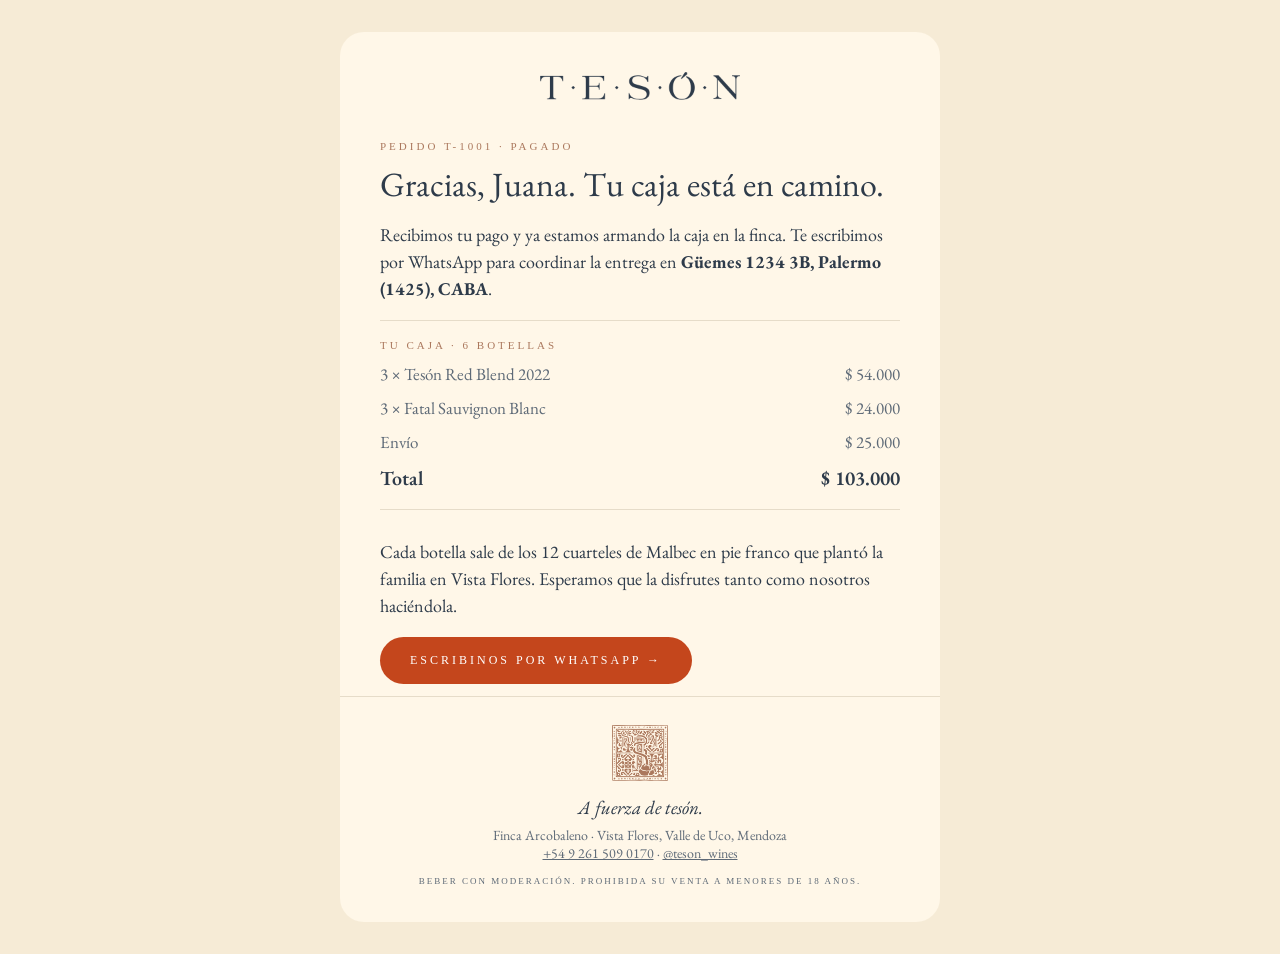
==== teson/sitio/emails-preview/cliente-pagado.html @ 5f7671cd "Tesón: checkout con Mercado Pago, transferencia con 10% off y mails de pedido Worker con /api/checko" ====
<!doctype html><html lang="es"><head><meta charset="utf-8"><meta name="viewport" content="width=device-width,initial-scale=1"><meta name="color-scheme" content="light only"><title>Gracias, Juana. Tu caja está en camino.</title>
<link href="https://fonts.googleapis.com/css2?family=EB+Garamond:ital,wght@0,400;0,600;1,400&display=swap" rel="stylesheet"></head>
<body style="margin:0;padding:0;background:#F6EBD6">
<div style="display:none;max-height:0;overflow:hidden;opacity:0">Recibimos tu pago de $ 103.000. Te escribimos por WhatsApp para coordinar la entrega.</div>
<table role="presentation" width="100%" cellpadding="0" cellspacing="0" style="background:#F6EBD6"><tr><td align="center" style="padding:32px 12px">
  <table role="presentation" width="100%" cellpadding="0" cellspacing="0" style="max-width:600px;background:#FFF7E8;border-radius:24px">
    <tr><td align="center" style="padding:40px 32px 8px"><a href="https://teson-wines.x.workers.dev"><img src="../assets/email/wordmark.png" width="200" height="28" alt="TESÓN" style="display:block;border:0"></a></td></tr>
    <tr><td style="padding:32px 40px 8px">
      <p style="margin:0 0 14px;font-family:Georgia,'Times New Roman',serif;font-size:11px;letter-spacing:3px;text-transform:uppercase;color:#AB785D">Pedido T-1001 · pagado</p>
      <h1 style="margin:0 0 18px;font-family:'EB Garamond', Garamond, Georgia, 'Times New Roman', serif;font-weight:400;font-size:34px;line-height:1.1;color:#2E3B4A">Gracias, Juana. Tu caja está en camino.</h1>
      <p style="margin:0 0 18px;font-family:'EB Garamond', Garamond, Georgia, 'Times New Roman', serif;font-size:18px;line-height:1.5;color:#2E3B4A">Recibimos tu pago y ya estamos armando la caja en la finca. Te escribimos por WhatsApp para coordinar la entrega en <b>Güemes 1234 3B, Palermo (1425), CABA</b>.</p><table role="presentation" width="100%" cellpadding="0" cellspacing="0" style="border-top:1px solid #E6DCC9;border-bottom:1px solid #E6DCC9;margin:8px 0 28px">
    <tr><td colspan="2" style="padding:18px 0 6px;font-family:Georgia,'Times New Roman',serif;font-size:11px;letter-spacing:3px;text-transform:uppercase;color:#AB785D">Tu caja · 6 botellas</td></tr>
    <tr><td style="padding:6px 0;font-family:'EB Garamond', Garamond, Georgia, 'Times New Roman', serif;font-size:17px;color:#5E6A77">3 × Tesón Red Blend 2022</td><td align="right" style="padding:6px 0;font-family:'EB Garamond', Garamond, Georgia, 'Times New Roman', serif;font-size:17px;color:#5E6A77;white-space:nowrap">$ 54.000</td></tr><tr><td style="padding:6px 0;font-family:'EB Garamond', Garamond, Georgia, 'Times New Roman', serif;font-size:17px;color:#5E6A77">3 × Fatal Sauvignon Blanc</td><td align="right" style="padding:6px 0;font-family:'EB Garamond', Garamond, Georgia, 'Times New Roman', serif;font-size:17px;color:#5E6A77;white-space:nowrap">$ 24.000</td></tr>
    
    <tr><td style="padding:6px 0;font-family:'EB Garamond', Garamond, Georgia, 'Times New Roman', serif;font-size:17px;color:#5E6A77">Envío</td><td align="right" style="padding:6px 0;font-family:'EB Garamond', Garamond, Georgia, 'Times New Roman', serif;font-size:17px;color:#5E6A77;white-space:nowrap">$ 25.000</td></tr>
    <tr><td style="padding:6px 0;font-family:'EB Garamond', Garamond, Georgia, 'Times New Roman', serif;font-size:20px;color:#2E3B4A;font-weight:600">Total</td><td align="right" style="padding:6px 0;font-family:'EB Garamond', Garamond, Georgia, 'Times New Roman', serif;font-size:20px;color:#2E3B4A;font-weight:600;white-space:nowrap">$ 103.000</td></tr>
    <tr><td colspan="2" style="height:12px"></td></tr></table><p style="margin:0 0 18px;font-family:'EB Garamond', Garamond, Georgia, 'Times New Roman', serif;font-size:18px;line-height:1.5;color:#2E3B4A">Cada botella sale de los 12 cuarteles de Malbec en pie franco que plantó la familia en Vista Flores. Esperamos que la disfrutes tanto como nosotros haciéndola.</p><table role="presentation" cellpadding="0" cellspacing="0" style="margin:8px 0 4px"><tr><td style="border-radius:999px;background:#C4461C">
    <a href="https://wa.me/5492615090170?text=Hola%20Tes%C3%B3n!%20Soy%20Juana%2C%20pedido%20T-1001." style="display:inline-block;padding:16px 30px;font-family:Georgia,'Times New Roman',serif;font-size:11px;letter-spacing:3px;text-transform:uppercase;font-size:12px;color:#ffffff;text-decoration:none">Escribinos por WhatsApp &rarr;</a></td></tr></table>
    </td></tr>
    <tr><td align="center" style="padding:28px 40px 36px;border-top:1px solid #E6DCC9">
      <img src="../assets/email/sello.png" width="56" height="56" alt="" style="display:block;border:0;margin:0 auto 14px">
      <p style="margin:0 0 6px;font-family:'EB Garamond', Garamond, Georgia, 'Times New Roman', serif;font-style:italic;font-size:19px;color:#2E3B4A">A fuerza de tesón.</p>
      <p style="margin:0 0 14px;font-family:'EB Garamond', Garamond, Georgia, 'Times New Roman', serif;font-size:14px;color:#5E6A77">Finca Arcobaleno · Vista Flores, Valle de Uco, Mendoza<br>
        <a href="https://wa.me/5492615090170?text=Hola%20Tes%C3%B3n!" style="color:#5E6A77">+54 9 261 509 0170</a> · <a href="https://instagram.com/teson_wines" style="color:#5E6A77">@teson_wines</a></p>
      <p style="margin:0;font-family:Georgia,'Times New Roman',serif;font-size:11px;letter-spacing:3px;text-transform:uppercase;font-size:9px;letter-spacing:2px;color:#5E6A77">Beber con moderación. Prohibida su venta a menores de 18 años.</p>
    </td></tr>
  </table>
</td></tr></table></body></html>
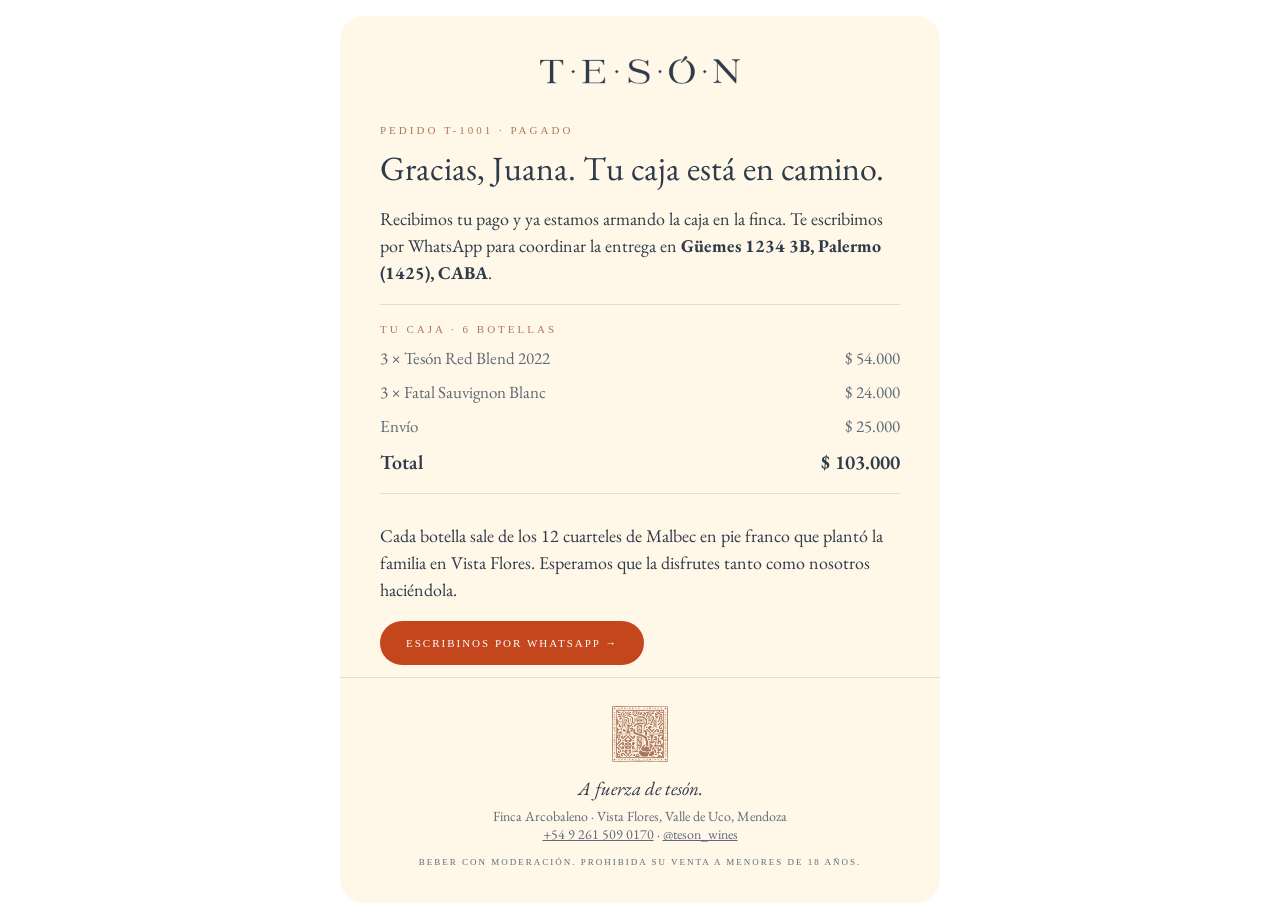
==== commit 105f149a: "Tesón: mails con fondo blanco (sin bordes en Gmail) y botón en una línea Co-Authored-By: Claude Opus" ====
--- a/teson/sitio/emails-preview/cliente-pagado.html
+++ b/teson/sitio/emails-preview/cliente-pagado.html
@@ -1,10 +1,10 @@
 <!doctype html><html lang="es"><head><meta charset="utf-8"><meta name="viewport" content="width=device-width,initial-scale=1"><meta name="color-scheme" content="light only"><title>Gracias, Juana. Tu caja está en camino.</title>
 <link href="https://fonts.googleapis.com/css2?family=EB+Garamond:ital,wght@0,400;0,600;1,400&display=swap" rel="stylesheet"></head>
-<body style="margin:0;padding:0;background:#F6EBD6">
+<body style="margin:0;padding:0;background:#ffffff" bgcolor="#ffffff">
 <div style="display:none;max-height:0;overflow:hidden;opacity:0">Recibimos tu pago de $ 103.000. Te escribimos por WhatsApp para coordinar la entrega.</div>
-<table role="presentation" width="100%" cellpadding="0" cellspacing="0" style="background:#F6EBD6"><tr><td align="center" style="padding:32px 12px">
-  <table role="presentation" width="100%" cellpadding="0" cellspacing="0" style="max-width:600px;background:#FFF7E8;border-radius:24px">
-    <tr><td align="center" style="padding:40px 32px 8px"><a href="https://teson-wines.x.workers.dev"><img src="../assets/email/wordmark.png" width="200" height="28" alt="TESÓN" style="display:block;border:0"></a></td></tr>
+<table role="presentation" width="100%" cellpadding="0" cellspacing="0" bgcolor="#ffffff" style="background:#ffffff"><tr><td align="center" style="padding:16px 0">
+  <table role="presentation" width="100%" cellpadding="0" cellspacing="0" bgcolor="#FFF7E8" style="max-width:600px;background:#FFF7E8;border-radius:24px">
+    <tr><td align="center" style="padding:40px 32px 8px"><a href="https://teson-wines.x.workers.dev"><img src="../public/assets/email/wordmark.png" width="200" height="28" alt="TESÓN" style="display:block;border:0"></a></td></tr>
     <tr><td style="padding:32px 40px 8px">
       <p style="margin:0 0 14px;font-family:Georgia,'Times New Roman',serif;font-size:11px;letter-spacing:3px;text-transform:uppercase;color:#AB785D">Pedido T-1001 · pagado</p>
       <h1 style="margin:0 0 18px;font-family:'EB Garamond', Garamond, Georgia, 'Times New Roman', serif;font-weight:400;font-size:34px;line-height:1.1;color:#2E3B4A">Gracias, Juana. Tu caja está en camino.</h1>
@@ -15,10 +15,10 @@
     <tr><td style="padding:6px 0;font-family:'EB Garamond', Garamond, Georgia, 'Times New Roman', serif;font-size:17px;color:#5E6A77">Envío</td><td align="right" style="padding:6px 0;font-family:'EB Garamond', Garamond, Georgia, 'Times New Roman', serif;font-size:17px;color:#5E6A77;white-space:nowrap">$ 25.000</td></tr>
     <tr><td style="padding:6px 0;font-family:'EB Garamond', Garamond, Georgia, 'Times New Roman', serif;font-size:20px;color:#2E3B4A;font-weight:600">Total</td><td align="right" style="padding:6px 0;font-family:'EB Garamond', Garamond, Georgia, 'Times New Roman', serif;font-size:20px;color:#2E3B4A;font-weight:600;white-space:nowrap">$ 103.000</td></tr>
     <tr><td colspan="2" style="height:12px"></td></tr></table><p style="margin:0 0 18px;font-family:'EB Garamond', Garamond, Georgia, 'Times New Roman', serif;font-size:18px;line-height:1.5;color:#2E3B4A">Cada botella sale de los 12 cuarteles de Malbec en pie franco que plantó la familia en Vista Flores. Esperamos que la disfrutes tanto como nosotros haciéndola.</p><table role="presentation" cellpadding="0" cellspacing="0" style="margin:8px 0 4px"><tr><td style="border-radius:999px;background:#C4461C">
-    <a href="https://wa.me/5492615090170?text=Hola%20Tes%C3%B3n!%20Soy%20Juana%2C%20pedido%20T-1001." style="display:inline-block;padding:16px 30px;font-family:Georgia,'Times New Roman',serif;font-size:11px;letter-spacing:3px;text-transform:uppercase;font-size:12px;color:#ffffff;text-decoration:none">Escribinos por WhatsApp &rarr;</a></td></tr></table>
+    <a href="https://wa.me/5492615090170?text=Hola%20Tes%C3%B3n!%20Soy%20Juana%2C%20pedido%20T-1001." style="display:inline-block;padding:16px 26px;font-family:Georgia,'Times New Roman',serif;font-size:11px;letter-spacing:3px;text-transform:uppercase;font-size:11px;letter-spacing:2px;color:#ffffff;text-decoration:none;white-space:nowrap">Escribinos por WhatsApp&nbsp;&rarr;</a></td></tr></table>
     </td></tr>
     <tr><td align="center" style="padding:28px 40px 36px;border-top:1px solid #E6DCC9">
-      <img src="../assets/email/sello.png" width="56" height="56" alt="" style="display:block;border:0;margin:0 auto 14px">
+      <img src="../public/assets/email/sello.png" width="56" height="56" alt="" style="display:block;border:0;margin:0 auto 14px">
       <p style="margin:0 0 6px;font-family:'EB Garamond', Garamond, Georgia, 'Times New Roman', serif;font-style:italic;font-size:19px;color:#2E3B4A">A fuerza de tesón.</p>
       <p style="margin:0 0 14px;font-family:'EB Garamond', Garamond, Georgia, 'Times New Roman', serif;font-size:14px;color:#5E6A77">Finca Arcobaleno · Vista Flores, Valle de Uco, Mendoza<br>
         <a href="https://wa.me/5492615090170?text=Hola%20Tes%C3%B3n!" style="color:#5E6A77">+54 9 261 509 0170</a> · <a href="https://instagram.com/teson_wines" style="color:#5E6A77">@teson_wines</a></p>
